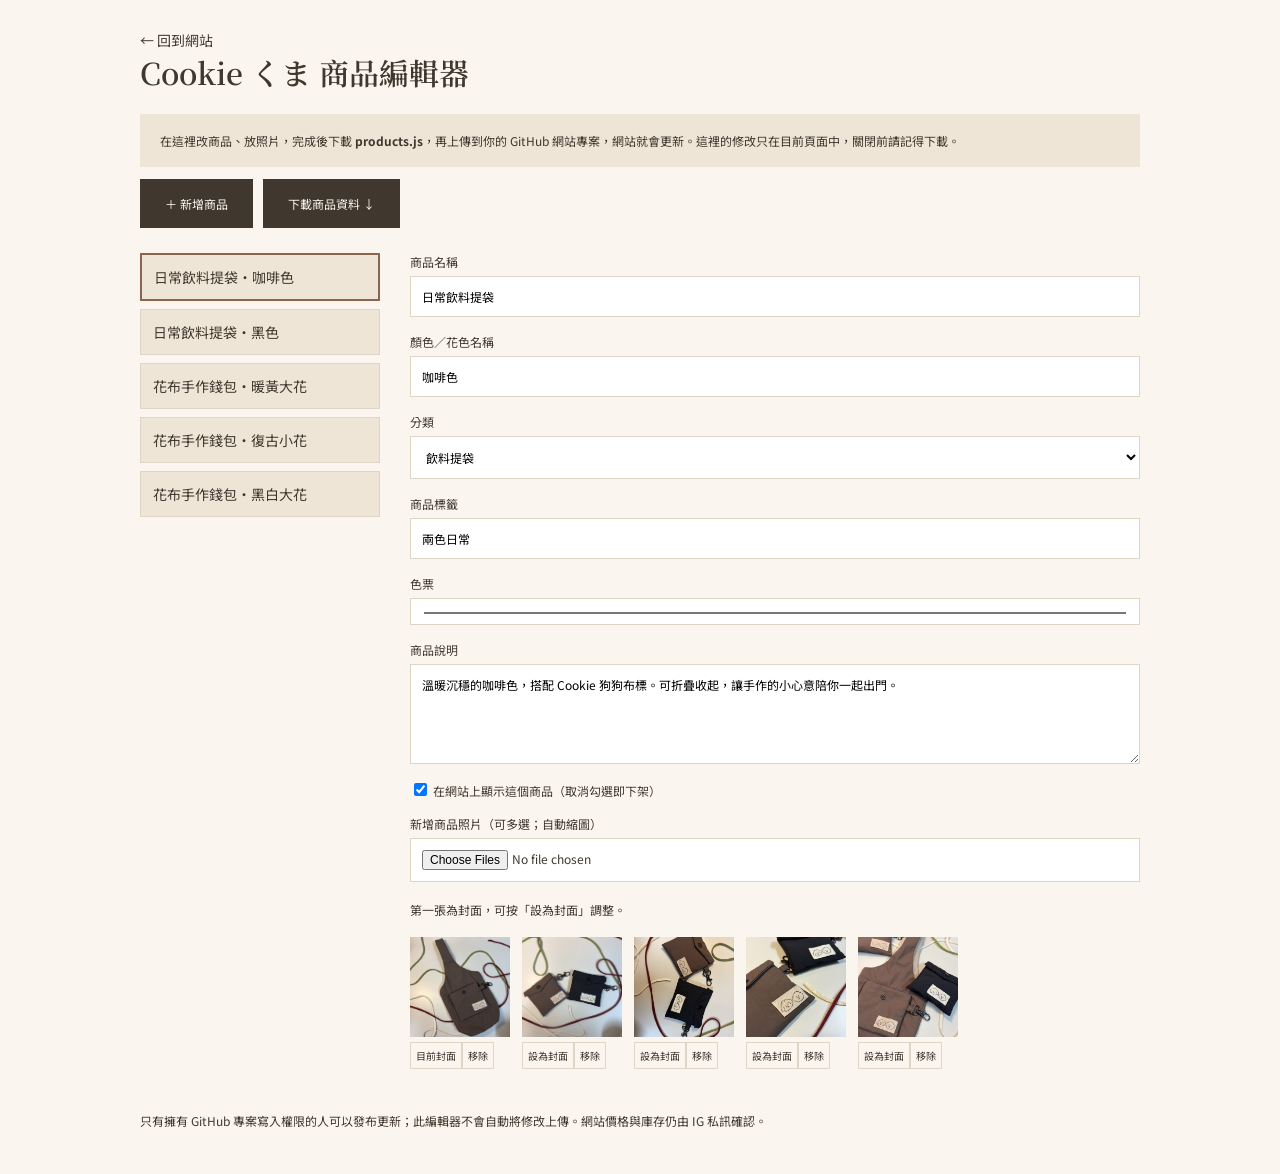
==== admin.html @ 8bae51f5 "Build Cookie kuma handmade studio website" ====
<!doctype html><html lang="zh-Hant"><head><meta charset="utf-8"><meta name="viewport" content="width=device-width, initial-scale=1"><title>商品編輯器｜Cookie くま</title><link rel="icon" href="assets/favicon.png"><link rel="stylesheet" href="style.css"><style>body{padding:30px}.editor{max-width:1000px;margin:auto}.editor h1{font-size:30px}.editor-layout{display:grid;grid-template-columns:240px 1fr;gap:30px;margin:25px 0}.product-list{display:flex;flex-direction:column;gap:8px}.product-list button{text-align:left;padding:12px;background:#eee5d6;border:1px solid #ded5c7}.product-list button.selected{border:2px solid #89654b}.editor label{display:block;font-size:12px;margin-bottom:16px}.editor input:not([type=checkbox]),.editor textarea,.editor select{display:block;width:100%;padding:11px;background:#fff;border:1px solid #ded5c7;margin-top:6px;font:inherit}.editor textarea{min-height:100px}.editor p{font-size:12px}.editor-actions{display:flex;gap:10px;flex-wrap:wrap}.editor .button{border:0}.editor-preview{display:flex;flex-wrap:wrap;gap:12px;margin-block:15px}.editor-preview>div{width:100px}.editor-preview img{width:100px;height:100px;object-fit:cover}.editor-preview button{font-size:10px;padding:5px;background:none;border:1px solid #ded5c7;margin-top:5px}.notice{background:#eee5d6;padding:15px 20px}#status{color:#69735b}@media(max-width:650px){body{padding:20px}.editor-layout{grid-template-columns:1fr}.product-list{flex-direction:row;overflow:auto}.product-list button{min-width:145px}}</style><script src="products.js"></script></head><body><main class="editor"><a href="index.html">← 回到網站</a><h1>Cookie くま 商品編輯器</h1><p class="notice">在這裡改商品、放照片，完成後下載 <strong>products.js</strong>，再上傳到你的 GitHub 網站專案，網站就會更新。這裡的修改只在目前頁面中，關閉前請記得下載。</p><div class="editor-actions"><button id="add" class="button">＋ 新增商品</button><button id="download" class="button">下載商品資料 ↓</button></div><p id="status" aria-live="polite"></p><div class="editor-layout"><aside id="list" class="product-list" aria-label="商品清單"></aside><form id="form"><label>商品名稱<input id="name" required></label><label>顏色／花色名稱<input id="variant" required></label><label>分類<select id="category"><option value="bag">飲料提袋</option><option value="wallet">手作錢包</option></select></label><label>商品標籤<input id="tag"></label><label>色票<input id="color" type="color"></label><label>商品說明<textarea id="description"></textarea></label><label><input id="visible" type="checkbox"> 在網站上顯示這個商品（取消勾選即下架）</label><label>新增商品照片（可多選；自動縮圖）<input id="photos" type="file" accept="image/jpeg,image/png,image/webp" multiple></label><p>第一張為封面，可按「設為封面」調整。</p><div id="preview" class="editor-preview"></div></form></div><p>只有擁有 GitHub 專案寫入權限的人可以發布更新；此編輯器不會自動將修改上傳。網站價格與庫存仍由 IG 私訊確認。</p></main><script>
let items=structuredClone(window.COOKIE_PRODUCTS||[]),selected=0,dirty=false,processing=false;
const $=id=>document.getElementById(id);const fields=['name','variant','category','tag','color','description','visible'];
function list(){ $('list').replaceChildren();items.forEach((p,i)=>{const b=document.createElement('button');b.type='button';b.textContent=p.name+'・'+p.variant+(p.visible===false?'（已下架）':'');b.classList.toggle('selected',i===selected);b.onclick=()=>{selected=i;edit();};$('list').append(b);});}
function edit(){list();const p=items[selected];if(!p)return;for(const k of fields){if(k==='visible')$(k).checked=p.visible!==false;else $(k).value=p[k]||'';}preview();}
function preview(){const p=items[selected];$('preview').replaceChildren();[...new Set([p.image,...(p.images||[])])].filter(Boolean).forEach(src=>{const box=document.createElement('div'),im=document.createElement('img'),cover=document.createElement('button'),del=document.createElement('button');im.src=src;im.alt='商品照片';cover.type=del.type='button';cover.textContent=src===p.image?'目前封面':'設為封面';cover.onclick=()=>{p.image=src;dirty=true;preview();};del.textContent='移除';del.onclick=()=>{const remaining=[...new Set([p.image,...(p.images||[])])].filter(x=>x!==src);if(!remaining.length){$('status').textContent='每個商品至少保留一張照片，請先新增照片。';return;}p.images=remaining;if(p.image===src)p.image=remaining[0];dirty=true;preview();};box.append(im,cover,del);$('preview').append(box);});}
for(const k of fields)$(k).addEventListener('input',()=>{items[selected][k]=k==='visible'?$(k).checked:$(k).value;dirty=true;list();});
$('form').onsubmit=e=>e.preventDefault();
$('add').onclick=()=>{items.push({id:'product-'+Date.now(),name:'新商品',variant:'請填寫花色',category:'wallet',tag:'手作小物',color:'#b88c64',image:'assets/favicon.png',images:[],description:'請填寫商品介紹',visible:true});selected=items.length-1;dirty=true;edit();};
$('photos').onchange=async e=>{const product=items[selected];const files=[...e.target.files];if(!files.length)return;processing=true;$('download').disabled=true;$('status').textContent='正在整理照片…';try{for(const file of files){if(file.size>20*1024*1024)throw Error('照片超過 20MB，請改用較小的照片。');const bitmap=await createImageBitmap(file);const ratio=Math.min(1,1200/Math.max(bitmap.width,bitmap.height));const c=document.createElement('canvas');c.width=Math.round(bitmap.width*ratio);c.height=Math.round(bitmap.height*ratio);c.getContext('2d').drawImage(bitmap,0,0,c.width,c.height);bitmap.close();const data=c.toDataURL('image/jpeg',.84);if(product.image==='assets/favicon.png')product.image=data;product.images.push(data);}dirty=true;preview();$('status').textContent='照片已加入，完成編輯後請下載商品資料。';}catch(err){$('status').textContent='照片處理失敗：'+err.message;}finally{processing=false;$('download').disabled=false;$('photos').value='';}};
$('download').onclick=()=>{if(processing)return;if(items.some(p=>!p.name.trim()||!p.variant.trim())){$('status').textContent='請先填寫每個商品的名稱及花色。';return;}const blob=new Blob(['// Cookie くま 商品資料\nwindow.COOKIE_PRODUCTS = '+JSON.stringify(items,null,2)+';\n'],{type:'text/javascript;charset=utf-8'});const url=URL.createObjectURL(blob),a=document.createElement('a');a.href=url;a.download='products.js';a.click();setTimeout(()=>URL.revokeObjectURL(url),1000);dirty=false;$('status').textContent='已下載 products.js！請上傳至 GitHub 專案，取代原本同名檔案並提交變更。';};
window.addEventListener('beforeunload',e=>{if(dirty){e.preventDefault();e.returnValue='';}});edit();
</script></body></html>
---- style.css ----
@import url('https://fonts.googleapis.com/css2?family=Noto+Sans+TC:wght@400;500;600;700&family=Noto+Serif+TC:wght@500;600;700;800&display=swap');
:root{--paper:#faf6ef;--ink:#40382f;--muted:#837869;--brown:#89654b;--line:#ded5c7;--cream:#eee5d6;--green:#69735b}*{box-sizing:border-box}html{scroll-behavior:smooth;scroll-padding-top:105px}body{margin:0;background:var(--paper);color:var(--ink);font-family:'Noto Sans TC',sans-serif;font-size:14px;-webkit-font-smoothing:antialiased}a{color:inherit;text-decoration:none}button{font:inherit;color:inherit;cursor:pointer}button,a{-webkit-tap-highlight-color:transparent}button:focus-visible,a:focus-visible{outline:3px solid #bb7e40;outline-offset:5px}img{display:block;max-width:100%}p{line-height:1.95}h1,h2,h3,p{margin-top:0}h1,h2{font-family:'Noto Serif TC',serif;font-weight:600}h2{font-size:clamp(27px,3vw,39px);line-height:1.6;letter-spacing:.03em;margin-bottom:22px}.wrap{width:min(1180px,calc(100% - 100px));margin-inline:auto}.announcement{background:#eae1d2;text-align:center;font-size:11px;letter-spacing:.2em;padding:10px 20px}.header{width:min(1320px,calc(100% - 80px));margin:auto;height:104px;display:flex;align-items:center;justify-content:space-between;border-bottom:1px solid var(--line)}.brand{display:flex;align-items:center;gap:10px;font-family:Georgia,serif;font-weight:600;font-size:29px;letter-spacing:-1px}.brand img{width:58px;height:52px;object-fit:contain;mix-blend-mode:multiply}.brand .jp{font-family:'Noto Serif TC',serif;font-size:23px;letter-spacing:0}.brand small{display:block;font-family:sans-serif;letter-spacing:.2em;font-size:8px;margin-top:5px;font-weight:400}.header nav{display:flex;align-items:center;gap:34px;font-size:12px}.header nav a:hover{color:var(--brown)}.nav-contact{border:1px solid var(--line);border-radius:30px;padding:11px 22px}.nav-contact span{margin-left:18px}.hero{display:grid;grid-template-columns:1fr 1.02fr;gap:68px;padding-top:70px;padding-bottom:83px;align-items:center}.eyebrow{font-family:Arial,sans-serif;font-size:10px;font-weight:500;letter-spacing:.16em;color:var(--brown);margin-bottom:24px;line-height:1.7}.tiny-flower{font-size:22px;vertical-align:middle;margin-right:10px}.hero h1{font-size:clamp(48px,5.1vw,70px);line-height:1.38;letter-spacing:.05em;margin-bottom:25px}.underline{position:relative;white-space:nowrap}.underline:after{content:'';height:9px;border-top:2px solid #bd9a70;border-radius:50%;position:absolute;left:0;right:0;bottom:-9px;transform:rotate(-3deg)}.hero-description{color:var(--muted);font-size:13px;line-height:2.2;margin-bottom:29px}.button{display:inline-flex;align-items:center;justify-content:space-between;gap:40px;padding:15px 25px;border:1px solid var(--ink);background:var(--ink);color:var(--paper);font-size:12px;min-height:49px;transition:background .2s,transform .2s}.button:hover{background:var(--brown);transform:translateY(-2px)}.button span{font-size:20px;line-height:1}.hero-foot{display:flex;align-items:center;gap:12px;font-size:10px;color:var(--muted);margin-top:38px}.stitch{font-size:33px;color:#ba9a72}.hero-visual{position:relative;padding-right:15px}.photo-frame{padding:12px 12px 0;background:#eee6d8;transform:rotate(2.5deg);box-shadow:1px 6px 15px #4e382518}.photo-frame>img{width:100%;height:435px;object-fit:cover}.photo-caption{display:block;text-align:center;font-family:Georgia,serif;font-style:italic;font-size:16px;padding:16px}.round-stamp{position:absolute;right:-25px;top:-25px;width:111px;height:111px;border:1px dashed #a08b64;border-radius:50%;background:#e8e6d8;color:var(--green);font-family:Georgia,serif;font-style:italic;font-size:12px;display:flex;flex-direction:column;align-items:center;justify-content:center;transform:rotate(13deg);line-height:1.2}.round-stamp span{font-size:27px;margin:2px}.hero-label{position:absolute;right:0;bottom:-40px;letter-spacing:.1em;font-size:10px;color:var(--muted)}.ribbon{display:flex;justify-content:center;align-items:center;gap:38px;border-block:1px solid var(--line);padding:18px 20px;color:#8f7e66;font-size:16px;overflow:hidden;white-space:nowrap}.ribbon span{font-size:10px;letter-spacing:.18em}.products{padding-block:85px 70px}.section-heading{display:flex;align-items:end;justify-content:space-between;gap:20px}.section-heading .eyebrow{margin-bottom:12px}.section-heading h2{margin-bottom:0}.section-heading>p{font-size:12px;color:var(--muted);margin-bottom:7px}.filters{display:flex;gap:10px;margin:34px 0 28px}.filters button{padding:9px 19px;border:1px solid var(--line);border-radius:30px;background:transparent;font-size:12px}.filters button.active{background:var(--ink);color:var(--paper);border-color:var(--ink)}.filters span{opacity:.6;margin-left:10px;font-size:10px}.product-grid{display:grid;grid-template-columns:repeat(3,1fr);gap:37px 25px}.product-photo{width:100%;aspect-ratio:1/1.09;border:0;padding:0;position:relative;overflow:hidden;background:var(--cream)}.product-photo>img{width:100%;height:100%;object-fit:cover;transition:transform .5s}.product-photo:hover>img{transform:scale(1.045)}.product-tag{position:absolute;top:15px;left:15px;background:#faf6efe8;padding:5px 10px;font-size:9px;letter-spacing:.08em}.view-product{position:absolute;bottom:12px;right:12px;border-radius:50px;padding:8px 13px;background:#faf6eff0;font-size:10px;opacity:0;transform:translateY(5px);transition:.2s}.product-photo:hover .view-product,.product-photo:focus-visible .view-product{opacity:1;transform:translateY(0)}.product-meta{display:flex;justify-content:space-between;align-items:center;padding-top:18px}.product-type{font-size:8px;color:var(--muted);letter-spacing:.1em;margin-bottom:6px}.product-meta h3{font-size:16px;font-weight:500;margin:0 0 9px}.product-meta h3 button{padding:0;border:0;background:none}.variant{font-size:11px;color:var(--muted);margin:0;display:flex;align-items:center;gap:7px}.swatch{width:10px;height:10px;border-radius:50%;border:1px solid #0001}.product-arrow{width:32px;height:32px;border:1px solid var(--line);border-radius:50%;background:transparent;font-size:17px}.product-arrow:hover{background:var(--cream)}.product-note{font-size:10px;color:var(--muted);margin:35px 0 0}.detail-section{background:#eae4d8;padding-block:60px}.detail-grid{display:grid;grid-template-columns:1fr 1fr;gap:90px;align-items:center}.detail-photo{position:relative}.detail-photo img{width:100%;height:370px;object-fit:cover}.detail-photo>span{position:absolute;left:18px;bottom:18px;background:var(--paper);padding:8px 15px;font-size:10px;letter-spacing:.12em}.detail-copy h2{font-size:28px}.detail-copy p:not(.eyebrow){font-size:12px;color:#756a5d;line-height:2.2}.text-link{display:inline-flex;gap:40px;border-bottom:1px solid #a7947b;padding:10px 0;font-size:11px}.story{padding-block:95px;display:grid;grid-template-columns:1fr 1fr;gap:90px;align-items:center}.story-illustration{position:relative;text-align:center;padding:40px 0}.story-logo{border-radius:50% 50% 44% 46%;background:#ede5d7;aspect-ratio:1/0.8;display:flex;align-items:center;padding:35px;transform:rotate(-5deg)}.story-logo img{mix-blend-mode:multiply;transform:rotate(5deg)}.handwritten{display:block;font-family:Georgia,serif;font-size:24px;font-style:italic;transform:rotate(-6deg);margin-top:17px;color:var(--brown)}.story-star{position:absolute;right:12px;top:20px;font-size:45px;color:#b69b6b}.story-copy h2{font-size:31px}.story-copy p:not(.eyebrow){font-size:12px;color:#7a6f61;line-height:2.2}.story-copy .story-tags{font-size:10px!important;color:#a08767!important;margin-top:22px}.contact{background:#6e755f;color:var(--paper);padding-block:65px 0}.contact-grid{display:grid;grid-template-columns:1fr 310px;gap:90px;align-items:center}.contact .eyebrow{color:#d9d6bd}.contact h2{font-size:40px}.contact p{color:#ececde;font-size:12px}.button.light{background:var(--paper);color:var(--ink);border-color:var(--paper);margin-top:10px}.button.light:hover{background:#e9dcc5}.ig-handle{display:block;margin-top:17px;font-family:Georgia,serif;letter-spacing:.03em;font-size:14px}.qr-card{background:var(--paper);color:var(--ink);padding:26px 30px 16px;transform:rotate(3deg);width:262px;justify-self:end;box-shadow:0 6px 20px #0001}.qr-card img{width:100%;height:auto}.qr-card p{color:var(--muted);font-size:10px;text-align:center;margin:15px 0 0;white-space:nowrap}.order-steps{display:grid;grid-template-columns:repeat(3,1fr);border-top:1px solid #ffffff30;margin-top:55px;padding-block:26px}.order-steps>div{display:flex;gap:15px;align-items:start}.order-steps>div>span{font-family:Georgia,serif;font-style:italic;font-size:24px;opacity:.65}.order-steps p{margin:0;font-size:12px}.order-steps small{display:block;font-size:10px;color:#d6d8cb}.footer{display:flex;align-items:center;justify-content:space-between;gap:20px;padding-block:32px}.footer .brand{font-size:24px}.footer .brand img{width:45px;height:45px}.footer .brand .jp{font-size:20px}.footer>p{margin:0;color:var(--muted);font-size:11px}.footer>small{font-size:9px;color:var(--muted)}.skip{position:fixed;top:-100px;z-index:20;background:var(--paper);padding:15px}.skip:focus{top:0}dialog{border:0;background:var(--paper);color:var(--ink);padding:42px;width:min(930px,calc(100% - 32px));max-height:90vh;box-shadow:0 20px 100px #0003}dialog::backdrop{background:#30291dcc;backdrop-filter:blur(4px)}.dialog-grid{display:grid;grid-template-columns:1.15fr 1fr;gap:35px;align-items:center}.close-dialog{position:absolute;top:5px;right:10px;border:0;background:none;font-size:30px;z-index:1}.dialog-image{width:100%;height:360px;object-fit:contain;background:#e8dfd1}.thumbnails{display:flex;gap:7px;overflow-x:auto;margin-top:10px;padding:3px}.thumbnails button{padding:0;border:2px solid transparent;flex-shrink:0;width:54px;height:54px}.thumbnails button[aria-pressed=true]{border-color:var(--brown)}.thumbnails img{width:100%;height:100%;object-fit:cover}.dialog-copy h2{font-size:27px}.dialog-copy>p{font-size:12px;color:var(--muted)}.dialog-copy .dialog-price{padding-top:14px;border-top:1px solid var(--line);color:var(--ink)}.dialog-copy .button{width:100%;gap:16px}.copy-button{display:block;border:1px solid var(--line);background:none;width:100%;padding:12px;margin-bottom:10px;font-size:12px}.dialog-copy .hint{font-size:10px;line-height:1.8;margin-top:12px}.dialog-open{overflow:hidden}@media(min-width:1400px){.hero{padding-block:85px 100px}.photo-frame>img{height:470px}}@media(max-width:1000px){.wrap{width:calc(100% - 64px)}.hero{gap:35px}.hero h1{font-size:53px}.photo-frame>img{height:365px}.hero .eyebrow{font-size:8px}.hero-description{font-size:12px}.round-stamp{right:-10px;width:90px;height:90px;font-size:10px}.detail-grid,.story{gap:45px}.contact-grid{gap:40px}.header{width:calc(100% - 50px)}.header nav{gap:20px}.detail-copy h2{font-size:24px}.section-heading>p{font-size:10px}}@media(max-width:700px){html{scroll-padding-top:20px}.wrap{width:calc(100% - 40px)}.announcement{font-size:9px;letter-spacing:.12em}.header{width:calc(100% - 36px);height:83px}.brand{font-size:25px;gap:4px}.brand img{width:49px;height:45px}.brand .jp{font-size:20px}.brand small{font-size:7px}.header nav{gap:18px;font-size:11px}.header nav>a:nth-child(2){display:none}.nav-contact{border:0;padding:0}.nav-contact span{margin-left:3px}.hero{grid-template-columns:1fr;gap:50px;padding-top:39px;padding-bottom:64px}.hero .eyebrow{font-size:9px;margin-bottom:20px}.hero h1{font-size:52px}.hero-description{font-size:12px}.hero-foot{margin-top:24px}.hero-visual{width:93%;justify-self:center;padding-right:0}.photo-frame>img{height:auto;aspect-ratio:1.16;object-fit:cover}.photo-caption{padding:11px;font-size:14px}.round-stamp{right:-16px;top:-22px}.hero-label{bottom:-28px;font-size:9px}.ribbon{gap:23px;justify-content:flex-start;padding-block:14px}.ribbon span{font-size:8px}.products{padding-block:50px}.section-heading{display:block}.section-heading h2{font-size:27px}.section-heading>p{font-size:11px;margin-top:12px}.filters{gap:7px;margin:25px 0}.filters button{padding:8px 12px;font-size:11px}.filters span{margin-left:5px;font-size:9px}.product-grid{grid-template-columns:repeat(2,minmax(0,1fr));gap:28px 13px}.product-tag{font-size:8px;top:9px;left:9px;padding:4px 7px}.product-type{font-size:6px;letter-spacing:0}.product-meta{padding-top:12px;align-items:start}.product-meta h3{font-size:14px}.product-arrow{width:25px;height:25px;font-size:15px;flex-shrink:0;margin-top:15px}.variant{font-size:10px}.view-product{display:none}.product-note{font-size:9px}.detail-section{padding-block:36px}.detail-grid{grid-template-columns:1fr;gap:29px}.detail-photo img{height:320px}.detail-copy h2{font-size:26px}.detail-copy .eyebrow{margin-bottom:15px}.story{grid-template-columns:1fr;gap:30px;padding-block:45px}.story-illustration{width:85%;margin:auto;padding:10px 0 20px}.story-copy h2{font-size:28px}.handwritten{font-size:22px}.contact{padding-top:42px}.contact-grid{grid-template-columns:1fr;gap:38px}.contact h2{font-size:31px}.contact .eyebrow{margin-bottom:17px}.qr-card{justify-self:center;width:225px;padding:20px 25px 14px}.order-steps{grid-template-columns:1fr;gap:23px;margin-top:40px;padding-block:25px}.order-steps p{font-size:12px}.order-steps>div>span{width:28px}.footer{flex-wrap:wrap;gap:18px;padding-block:25px}.footer>p{display:none}.footer>small{font-size:8px}.dialog-grid{grid-template-columns:1fr;gap:22px}dialog{padding:30px 20px 20px}.dialog-image{height:270px}.dialog-copy h2{font-size:24px;margin-bottom:12px}.dialog-copy .eyebrow{margin-bottom:10px}}@media(prefers-reduced-motion:reduce){html{scroll-behavior:auto}*,*:before,*:after{transition:none!important}}
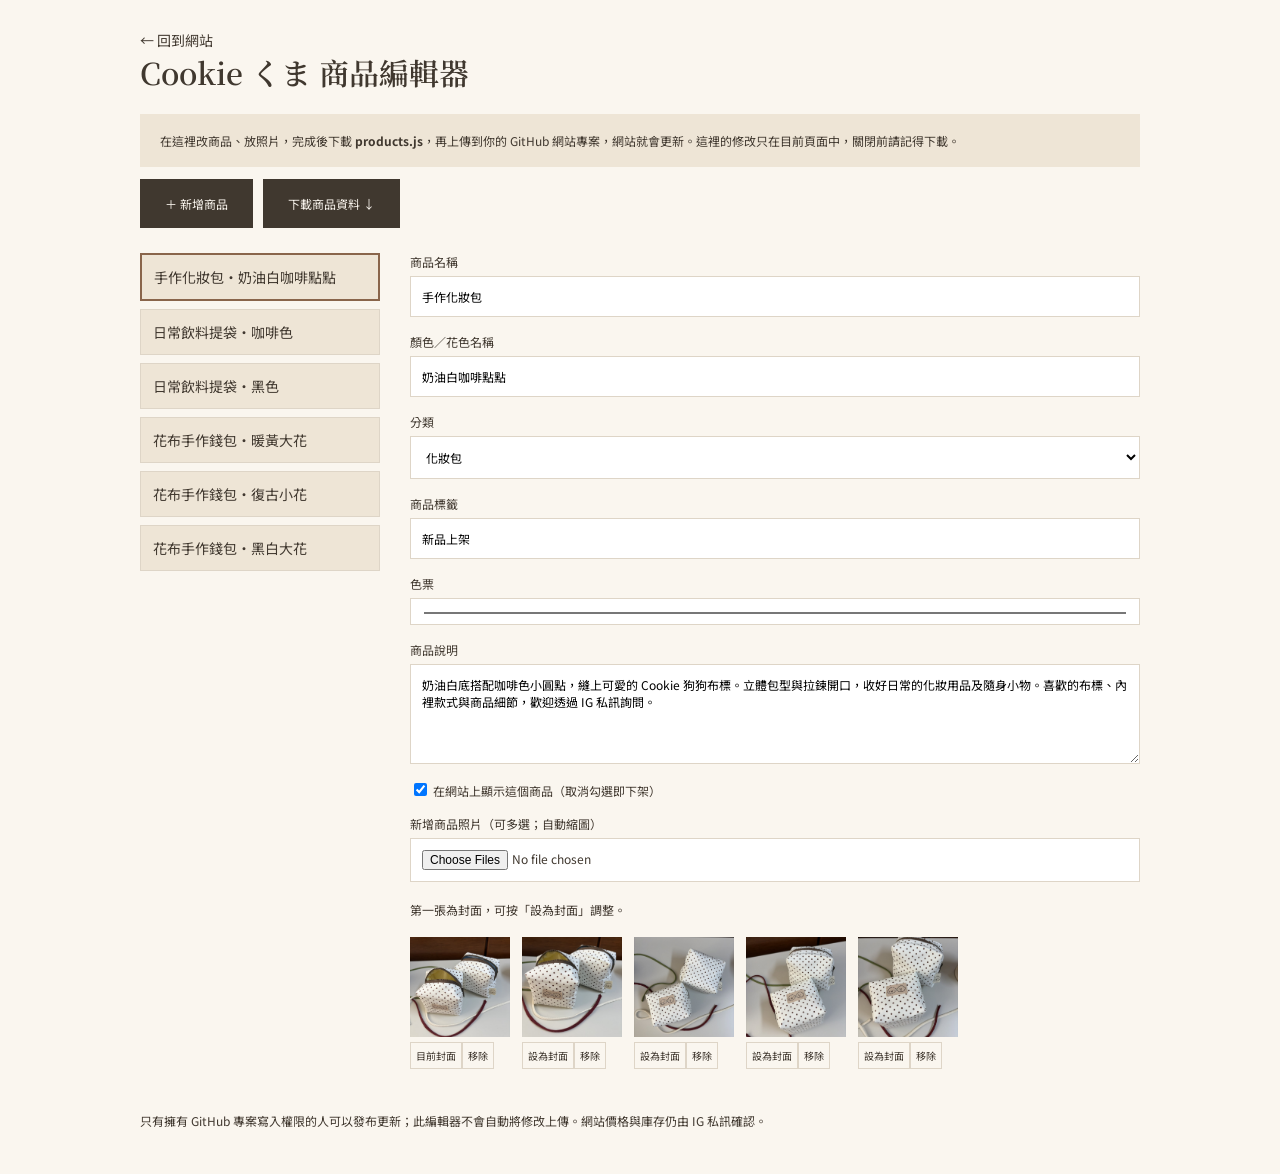
==== commit 15c91e20: "Add polka dot makeup pouch and makeup category" ====
--- a/admin.html
+++ b/admin.html
@@ -1,4 +1,4 @@
-<!doctype html><html lang="zh-Hant"><head><meta charset="utf-8"><meta name="viewport" content="width=device-width, initial-scale=1"><title>商品編輯器｜Cookie くま</title><link rel="icon" href="assets/favicon.png"><link rel="stylesheet" href="style.css"><style>body{padding:30px}.editor{max-width:1000px;margin:auto}.editor h1{font-size:30px}.editor-layout{display:grid;grid-template-columns:240px 1fr;gap:30px;margin:25px 0}.product-list{display:flex;flex-direction:column;gap:8px}.product-list button{text-align:left;padding:12px;background:#eee5d6;border:1px solid #ded5c7}.product-list button.selected{border:2px solid #89654b}.editor label{display:block;font-size:12px;margin-bottom:16px}.editor input:not([type=checkbox]),.editor textarea,.editor select{display:block;width:100%;padding:11px;background:#fff;border:1px solid #ded5c7;margin-top:6px;font:inherit}.editor textarea{min-height:100px}.editor p{font-size:12px}.editor-actions{display:flex;gap:10px;flex-wrap:wrap}.editor .button{border:0}.editor-preview{display:flex;flex-wrap:wrap;gap:12px;margin-block:15px}.editor-preview>div{width:100px}.editor-preview img{width:100px;height:100px;object-fit:cover}.editor-preview button{font-size:10px;padding:5px;background:none;border:1px solid #ded5c7;margin-top:5px}.notice{background:#eee5d6;padding:15px 20px}#status{color:#69735b}@media(max-width:650px){body{padding:20px}.editor-layout{grid-template-columns:1fr}.product-list{flex-direction:row;overflow:auto}.product-list button{min-width:145px}}</style><script src="products.js"></script></head><body><main class="editor"><a href="index.html">← 回到網站</a><h1>Cookie くま 商品編輯器</h1><p class="notice">在這裡改商品、放照片，完成後下載 <strong>products.js</strong>，再上傳到你的 GitHub 網站專案，網站就會更新。這裡的修改只在目前頁面中，關閉前請記得下載。</p><div class="editor-actions"><button id="add" class="button">＋ 新增商品</button><button id="download" class="button">下載商品資料 ↓</button></div><p id="status" aria-live="polite"></p><div class="editor-layout"><aside id="list" class="product-list" aria-label="商品清單"></aside><form id="form"><label>商品名稱<input id="name" required></label><label>顏色／花色名稱<input id="variant" required></label><label>分類<select id="category"><option value="bag">飲料提袋</option><option value="wallet">手作錢包</option></select></label><label>商品標籤<input id="tag"></label><label>色票<input id="color" type="color"></label><label>商品說明<textarea id="description"></textarea></label><label><input id="visible" type="checkbox"> 在網站上顯示這個商品（取消勾選即下架）</label><label>新增商品照片（可多選；自動縮圖）<input id="photos" type="file" accept="image/jpeg,image/png,image/webp" multiple></label><p>第一張為封面，可按「設為封面」調整。</p><div id="preview" class="editor-preview"></div></form></div><p>只有擁有 GitHub 專案寫入權限的人可以發布更新；此編輯器不會自動將修改上傳。網站價格與庫存仍由 IG 私訊確認。</p></main><script>
+<!doctype html><html lang="zh-Hant"><head><meta charset="utf-8"><meta name="viewport" content="width=device-width, initial-scale=1"><title>商品編輯器｜Cookie くま</title><link rel="icon" href="assets/favicon.png"><link rel="stylesheet" href="style.css?v=20261115-makeup"><style>body{padding:30px}.editor{max-width:1000px;margin:auto}.editor h1{font-size:30px}.editor-layout{display:grid;grid-template-columns:240px 1fr;gap:30px;margin:25px 0}.product-list{display:flex;flex-direction:column;gap:8px}.product-list button{text-align:left;padding:12px;background:#eee5d6;border:1px solid #ded5c7}.product-list button.selected{border:2px solid #89654b}.editor label{display:block;font-size:12px;margin-bottom:16px}.editor input:not([type=checkbox]),.editor textarea,.editor select{display:block;width:100%;padding:11px;background:#fff;border:1px solid #ded5c7;margin-top:6px;font:inherit}.editor textarea{min-height:100px}.editor p{font-size:12px}.editor-actions{display:flex;gap:10px;flex-wrap:wrap}.editor .button{border:0}.editor-preview{display:flex;flex-wrap:wrap;gap:12px;margin-block:15px}.editor-preview>div{width:100px}.editor-preview img{width:100px;height:100px;object-fit:cover}.editor-preview button{font-size:10px;padding:5px;background:none;border:1px solid #ded5c7;margin-top:5px}.notice{background:#eee5d6;padding:15px 20px}#status{color:#69735b}@media(max-width:650px){body{padding:20px}.editor-layout{grid-template-columns:1fr}.product-list{flex-direction:row;overflow:auto}.product-list button{min-width:145px}}</style><script src="products.js?v=20261115-makeup"></script></head><body><main class="editor"><a href="index.html">← 回到網站</a><h1>Cookie くま 商品編輯器</h1><p class="notice">在這裡改商品、放照片，完成後下載 <strong>products.js</strong>，再上傳到你的 GitHub 網站專案，網站就會更新。這裡的修改只在目前頁面中，關閉前請記得下載。</p><div class="editor-actions"><button id="add" class="button">＋ 新增商品</button><button id="download" class="button">下載商品資料 ↓</button></div><p id="status" aria-live="polite"></p><div class="editor-layout"><aside id="list" class="product-list" aria-label="商品清單"></aside><form id="form"><label>商品名稱<input id="name" required></label><label>顏色／花色名稱<input id="variant" required></label><label>分類<select id="category"><option value="bag">飲料提袋</option><option value="wallet">手作錢包</option><option value="makeup">化妝包</option></select></label><label>商品標籤<input id="tag"></label><label>色票<input id="color" type="color"></label><label>商品說明<textarea id="description"></textarea></label><label><input id="visible" type="checkbox"> 在網站上顯示這個商品（取消勾選即下架）</label><label>新增商品照片（可多選；自動縮圖）<input id="photos" type="file" accept="image/jpeg,image/png,image/webp" multiple></label><p>第一張為封面，可按「設為封面」調整。</p><div id="preview" class="editor-preview"></div></form></div><p>只有擁有 GitHub 專案寫入權限的人可以發布更新；此編輯器不會自動將修改上傳。網站價格與庫存仍由 IG 私訊確認。</p></main><script>
 let items=structuredClone(window.COOKIE_PRODUCTS||[]),selected=0,dirty=false,processing=false;
 const $=id=>document.getElementById(id);const fields=['name','variant','category','tag','color','description','visible'];
 function list(){ $('list').replaceChildren();items.forEach((p,i)=>{const b=document.createElement('button');b.type='button';b.textContent=p.name+'・'+p.variant+(p.visible===false?'（已下架）':'');b.classList.toggle('selected',i===selected);b.onclick=()=>{selected=i;edit();};$('list').append(b);});}
@@ -8,6 +8,6 @@
 $('form').onsubmit=e=>e.preventDefault();
 $('add').onclick=()=>{items.push({id:'product-'+Date.now(),name:'新商品',variant:'請填寫花色',category:'wallet',tag:'手作小物',color:'#b88c64',image:'assets/favicon.png',images:[],description:'請填寫商品介紹',visible:true});selected=items.length-1;dirty=true;edit();};
 $('photos').onchange=async e=>{const product=items[selected];const files=[...e.target.files];if(!files.length)return;processing=true;$('download').disabled=true;$('status').textContent='正在整理照片…';try{for(const file of files){if(file.size>20*1024*1024)throw Error('照片超過 20MB，請改用較小的照片。');const bitmap=await createImageBitmap(file);const ratio=Math.min(1,1200/Math.max(bitmap.width,bitmap.height));const c=document.createElement('canvas');c.width=Math.round(bitmap.width*ratio);c.height=Math.round(bitmap.height*ratio);c.getContext('2d').drawImage(bitmap,0,0,c.width,c.height);bitmap.close();const data=c.toDataURL('image/jpeg',.84);if(product.image==='assets/favicon.png')product.image=data;product.images.push(data);}dirty=true;preview();$('status').textContent='照片已加入，完成編輯後請下載商品資料。';}catch(err){$('status').textContent='照片處理失敗：'+err.message;}finally{processing=false;$('download').disabled=false;$('photos').value='';}};
-$('download').onclick=()=>{if(processing)return;if(items.some(p=>!p.name.trim()||!p.variant.trim())){$('status').textContent='請先填寫每個商品的名稱及花色。';return;}const blob=new Blob(['// Cookie くま 商品資料\nwindow.COOKIE_PRODUCTS = '+JSON.stringify(items,null,2)+';\n'],{type:'text/javascript;charset=utf-8'});const url=URL.createObjectURL(blob),a=document.createElement('a');a.href=url;a.download='products.js';a.click();setTimeout(()=>URL.revokeObjectURL(url),1000);dirty=false;$('status').textContent='已下載 products.js！請上傳至 GitHub 專案，取代原本同名檔案並提交變更。';};
+$('download').onclick=()=>{if(processing)return;if(items.some(p=>!p.name.trim()||!p.variant.trim())){$('status').textContent='請先填寫每個商品的名稱及花色。';return;}const blob=new Blob(['// Cookie くま 商品資料\nwindow.COOKIE_PRODUCTS = '+JSON.stringify(items,null,2)+';\n'],{type:'text/javascript;charset=utf-8'});const url=URL.createObjectURL(blob),a=document.createElement('a');a.href=url;a.download='products.js';a.click();setTimeout(()=>URL.revokeObjectURL(url),1000);dirty=false;$('status').textContent='已產生 products.js 下載！儲存後請上傳至 GitHub 專案，取代原本同名檔案並提交變更。';};
 window.addEventListener('beforeunload',e=>{if(dirty){e.preventDefault();e.returnValue='';}});edit();
 </script></body></html>
--- a/style.css
+++ b/style.css
@@ -1,2 +1,2 @@
 @import url('https://fonts.googleapis.com/css2?family=Noto+Sans+TC:wght@400;500;600;700&family=Noto+Serif+TC:wght@500;600;700;800&display=swap');
-:root{--paper:#faf6ef;--ink:#40382f;--muted:#837869;--brown:#89654b;--line:#ded5c7;--cream:#eee5d6;--green:#69735b}*{box-sizing:border-box}html{scroll-behavior:smooth;scroll-padding-top:105px}body{margin:0;background:var(--paper);color:var(--ink);font-family:'Noto Sans TC',sans-serif;font-size:14px;-webkit-font-smoothing:antialiased}a{color:inherit;text-decoration:none}button{font:inherit;color:inherit;cursor:pointer}button,a{-webkit-tap-highlight-color:transparent}button:focus-visible,a:focus-visible{outline:3px solid #bb7e40;outline-offset:5px}img{display:block;max-width:100%}p{line-height:1.95}h1,h2,h3,p{margin-top:0}h1,h2{font-family:'Noto Serif TC',serif;font-weight:600}h2{font-size:clamp(27px,3vw,39px);line-height:1.6;letter-spacing:.03em;margin-bottom:22px}.wrap{width:min(1180px,calc(100% - 100px));margin-inline:auto}.announcement{background:#eae1d2;text-align:center;font-size:11px;letter-spacing:.2em;padding:10px 20px}.header{width:min(1320px,calc(100% - 80px));margin:auto;height:104px;display:flex;align-items:center;justify-content:space-between;border-bottom:1px solid var(--line)}.brand{display:flex;align-items:center;gap:10px;font-family:Georgia,serif;font-weight:600;font-size:29px;letter-spacing:-1px}.brand img{width:58px;height:52px;object-fit:contain;mix-blend-mode:multiply}.brand .jp{font-family:'Noto Serif TC',serif;font-size:23px;letter-spacing:0}.brand small{display:block;font-family:sans-serif;letter-spacing:.2em;font-size:8px;margin-top:5px;font-weight:400}.header nav{display:flex;align-items:center;gap:34px;font-size:12px}.header nav a:hover{color:var(--brown)}.nav-contact{border:1px solid var(--line);border-radius:30px;padding:11px 22px}.nav-contact span{margin-left:18px}.hero{display:grid;grid-template-columns:1fr 1.02fr;gap:68px;padding-top:70px;padding-bottom:83px;align-items:center}.eyebrow{font-family:Arial,sans-serif;font-size:10px;font-weight:500;letter-spacing:.16em;color:var(--brown);margin-bottom:24px;line-height:1.7}.tiny-flower{font-size:22px;vertical-align:middle;margin-right:10px}.hero h1{font-size:clamp(48px,5.1vw,70px);line-height:1.38;letter-spacing:.05em;margin-bottom:25px}.underline{position:relative;white-space:nowrap}.underline:after{content:'';height:9px;border-top:2px solid #bd9a70;border-radius:50%;position:absolute;left:0;right:0;bottom:-9px;transform:rotate(-3deg)}.hero-description{color:var(--muted);font-size:13px;line-height:2.2;margin-bottom:29px}.button{display:inline-flex;align-items:center;justify-content:space-between;gap:40px;padding:15px 25px;border:1px solid var(--ink);background:var(--ink);color:var(--paper);font-size:12px;min-height:49px;transition:background .2s,transform .2s}.button:hover{background:var(--brown);transform:translateY(-2px)}.button span{font-size:20px;line-height:1}.hero-foot{display:flex;align-items:center;gap:12px;font-size:10px;color:var(--muted);margin-top:38px}.stitch{font-size:33px;color:#ba9a72}.hero-visual{position:relative;padding-right:15px}.photo-frame{padding:12px 12px 0;background:#eee6d8;transform:rotate(2.5deg);box-shadow:1px 6px 15px #4e382518}.photo-frame>img{width:100%;height:435px;object-fit:cover}.photo-caption{display:block;text-align:center;font-family:Georgia,serif;font-style:italic;font-size:16px;padding:16px}.round-stamp{position:absolute;right:-25px;top:-25px;width:111px;height:111px;border:1px dashed #a08b64;border-radius:50%;background:#e8e6d8;color:var(--green);font-family:Georgia,serif;font-style:italic;font-size:12px;display:flex;flex-direction:column;align-items:center;justify-content:center;transform:rotate(13deg);line-height:1.2}.round-stamp span{font-size:27px;margin:2px}.hero-label{position:absolute;right:0;bottom:-40px;letter-spacing:.1em;font-size:10px;color:var(--muted)}.ribbon{display:flex;justify-content:center;align-items:center;gap:38px;border-block:1px solid var(--line);padding:18px 20px;color:#8f7e66;font-size:16px;overflow:hidden;white-space:nowrap}.ribbon span{font-size:10px;letter-spacing:.18em}.products{padding-block:85px 70px}.section-heading{display:flex;align-items:end;justify-content:space-between;gap:20px}.section-heading .eyebrow{margin-bottom:12px}.section-heading h2{margin-bottom:0}.section-heading>p{font-size:12px;color:var(--muted);margin-bottom:7px}.filters{display:flex;gap:10px;margin:34px 0 28px}.filters button{padding:9px 19px;border:1px solid var(--line);border-radius:30px;background:transparent;font-size:12px}.filters button.active{background:var(--ink);color:var(--paper);border-color:var(--ink)}.filters span{opacity:.6;margin-left:10px;font-size:10px}.product-grid{display:grid;grid-template-columns:repeat(3,1fr);gap:37px 25px}.product-photo{width:100%;aspect-ratio:1/1.09;border:0;padding:0;position:relative;overflow:hidden;background:var(--cream)}.product-photo>img{width:100%;height:100%;object-fit:cover;transition:transform .5s}.product-photo:hover>img{transform:scale(1.045)}.product-tag{position:absolute;top:15px;left:15px;background:#faf6efe8;padding:5px 10px;font-size:9px;letter-spacing:.08em}.view-product{position:absolute;bottom:12px;right:12px;border-radius:50px;padding:8px 13px;background:#faf6eff0;font-size:10px;opacity:0;transform:translateY(5px);transition:.2s}.product-photo:hover .view-product,.product-photo:focus-visible .view-product{opacity:1;transform:translateY(0)}.product-meta{display:flex;justify-content:space-between;align-items:center;padding-top:18px}.product-type{font-size:8px;color:var(--muted);letter-spacing:.1em;margin-bottom:6px}.product-meta h3{font-size:16px;font-weight:500;margin:0 0 9px}.product-meta h3 button{padding:0;border:0;background:none}.variant{font-size:11px;color:var(--muted);margin:0;display:flex;align-items:center;gap:7px}.swatch{width:10px;height:10px;border-radius:50%;border:1px solid #0001}.product-arrow{width:32px;height:32px;border:1px solid var(--line);border-radius:50%;background:transparent;font-size:17px}.product-arrow:hover{background:var(--cream)}.product-note{font-size:10px;color:var(--muted);margin:35px 0 0}.detail-section{background:#eae4d8;padding-block:60px}.detail-grid{display:grid;grid-template-columns:1fr 1fr;gap:90px;align-items:center}.detail-photo{position:relative}.detail-photo img{width:100%;height:370px;object-fit:cover}.detail-photo>span{position:absolute;left:18px;bottom:18px;background:var(--paper);padding:8px 15px;font-size:10px;letter-spacing:.12em}.detail-copy h2{font-size:28px}.detail-copy p:not(.eyebrow){font-size:12px;color:#756a5d;line-height:2.2}.text-link{display:inline-flex;gap:40px;border-bottom:1px solid #a7947b;padding:10px 0;font-size:11px}.story{padding-block:95px;display:grid;grid-template-columns:1fr 1fr;gap:90px;align-items:center}.story-illustration{position:relative;text-align:center;padding:40px 0}.story-logo{border-radius:50% 50% 44% 46%;background:#ede5d7;aspect-ratio:1/0.8;display:flex;align-items:center;padding:35px;transform:rotate(-5deg)}.story-logo img{mix-blend-mode:multiply;transform:rotate(5deg)}.handwritten{display:block;font-family:Georgia,serif;font-size:24px;font-style:italic;transform:rotate(-6deg);margin-top:17px;color:var(--brown)}.story-star{position:absolute;right:12px;top:20px;font-size:45px;color:#b69b6b}.story-copy h2{font-size:31px}.story-copy p:not(.eyebrow){font-size:12px;color:#7a6f61;line-height:2.2}.story-copy .story-tags{font-size:10px!important;color:#a08767!important;margin-top:22px}.contact{background:#6e755f;color:var(--paper);padding-block:65px 0}.contact-grid{display:grid;grid-template-columns:1fr 310px;gap:90px;align-items:center}.contact .eyebrow{color:#d9d6bd}.contact h2{font-size:40px}.contact p{color:#ececde;font-size:12px}.button.light{background:var(--paper);color:var(--ink);border-color:var(--paper);margin-top:10px}.button.light:hover{background:#e9dcc5}.ig-handle{display:block;margin-top:17px;font-family:Georgia,serif;letter-spacing:.03em;font-size:14px}.qr-card{background:var(--paper);color:var(--ink);padding:26px 30px 16px;transform:rotate(3deg);width:262px;justify-self:end;box-shadow:0 6px 20px #0001}.qr-card img{width:100%;height:auto}.qr-card p{color:var(--muted);font-size:10px;text-align:center;margin:15px 0 0;white-space:nowrap}.order-steps{display:grid;grid-template-columns:repeat(3,1fr);border-top:1px solid #ffffff30;margin-top:55px;padding-block:26px}.order-steps>div{display:flex;gap:15px;align-items:start}.order-steps>div>span{font-family:Georgia,serif;font-style:italic;font-size:24px;opacity:.65}.order-steps p{margin:0;font-size:12px}.order-steps small{display:block;font-size:10px;color:#d6d8cb}.footer{display:flex;align-items:center;justify-content:space-between;gap:20px;padding-block:32px}.footer .brand{font-size:24px}.footer .brand img{width:45px;height:45px}.footer .brand .jp{font-size:20px}.footer>p{margin:0;color:var(--muted);font-size:11px}.footer>small{font-size:9px;color:var(--muted)}.skip{position:fixed;top:-100px;z-index:20;background:var(--paper);padding:15px}.skip:focus{top:0}dialog{border:0;background:var(--paper);color:var(--ink);padding:42px;width:min(930px,calc(100% - 32px));max-height:90vh;box-shadow:0 20px 100px #0003}dialog::backdrop{background:#30291dcc;backdrop-filter:blur(4px)}.dialog-grid{display:grid;grid-template-columns:1.15fr 1fr;gap:35px;align-items:center}.close-dialog{position:absolute;top:5px;right:10px;border:0;background:none;font-size:30px;z-index:1}.dialog-image{width:100%;height:360px;object-fit:contain;background:#e8dfd1}.thumbnails{display:flex;gap:7px;overflow-x:auto;margin-top:10px;padding:3px}.thumbnails button{padding:0;border:2px solid transparent;flex-shrink:0;width:54px;height:54px}.thumbnails button[aria-pressed=true]{border-color:var(--brown)}.thumbnails img{width:100%;height:100%;object-fit:cover}.dialog-copy h2{font-size:27px}.dialog-copy>p{font-size:12px;color:var(--muted)}.dialog-copy .dialog-price{padding-top:14px;border-top:1px solid var(--line);color:var(--ink)}.dialog-copy .button{width:100%;gap:16px}.copy-button{display:block;border:1px solid var(--line);background:none;width:100%;padding:12px;margin-bottom:10px;font-size:12px}.dialog-copy .hint{font-size:10px;line-height:1.8;margin-top:12px}.dialog-open{overflow:hidden}@media(min-width:1400px){.hero{padding-block:85px 100px}.photo-frame>img{height:470px}}@media(max-width:1000px){.wrap{width:calc(100% - 64px)}.hero{gap:35px}.hero h1{font-size:53px}.photo-frame>img{height:365px}.hero .eyebrow{font-size:8px}.hero-description{font-size:12px}.round-stamp{right:-10px;width:90px;height:90px;font-size:10px}.detail-grid,.story{gap:45px}.contact-grid{gap:40px}.header{width:calc(100% - 50px)}.header nav{gap:20px}.detail-copy h2{font-size:24px}.section-heading>p{font-size:10px}}@media(max-width:700px){html{scroll-padding-top:20px}.wrap{width:calc(100% - 40px)}.announcement{font-size:9px;letter-spacing:.12em}.header{width:calc(100% - 36px);height:83px}.brand{font-size:25px;gap:4px}.brand img{width:49px;height:45px}.brand .jp{font-size:20px}.brand small{font-size:7px}.header nav{gap:18px;font-size:11px}.header nav>a:nth-child(2){display:none}.nav-contact{border:0;padding:0}.nav-contact span{margin-left:3px}.hero{grid-template-columns:1fr;gap:50px;padding-top:39px;padding-bottom:64px}.hero .eyebrow{font-size:9px;margin-bottom:20px}.hero h1{font-size:52px}.hero-description{font-size:12px}.hero-foot{margin-top:24px}.hero-visual{width:93%;justify-self:center;padding-right:0}.photo-frame>img{height:auto;aspect-ratio:1.16;object-fit:cover}.photo-caption{padding:11px;font-size:14px}.round-stamp{right:-16px;top:-22px}.hero-label{bottom:-28px;font-size:9px}.ribbon{gap:23px;justify-content:flex-start;padding-block:14px}.ribbon span{font-size:8px}.products{padding-block:50px}.section-heading{display:block}.section-heading h2{font-size:27px}.section-heading>p{font-size:11px;margin-top:12px}.filters{gap:7px;margin:25px 0}.filters button{padding:8px 12px;font-size:11px}.filters span{margin-left:5px;font-size:9px}.product-grid{grid-template-columns:repeat(2,minmax(0,1fr));gap:28px 13px}.product-tag{font-size:8px;top:9px;left:9px;padding:4px 7px}.product-type{font-size:6px;letter-spacing:0}.product-meta{padding-top:12px;align-items:start}.product-meta h3{font-size:14px}.product-arrow{width:25px;height:25px;font-size:15px;flex-shrink:0;margin-top:15px}.variant{font-size:10px}.view-product{display:none}.product-note{font-size:9px}.detail-section{padding-block:36px}.detail-grid{grid-template-columns:1fr;gap:29px}.detail-photo img{height:320px}.detail-copy h2{font-size:26px}.detail-copy .eyebrow{margin-bottom:15px}.story{grid-template-columns:1fr;gap:30px;padding-block:45px}.story-illustration{width:85%;margin:auto;padding:10px 0 20px}.story-copy h2{font-size:28px}.handwritten{font-size:22px}.contact{padding-top:42px}.contact-grid{grid-template-columns:1fr;gap:38px}.contact h2{font-size:31px}.contact .eyebrow{margin-bottom:17px}.qr-card{justify-self:center;width:225px;padding:20px 25px 14px}.order-steps{grid-template-columns:1fr;gap:23px;margin-top:40px;padding-block:25px}.order-steps p{font-size:12px}.order-steps>div>span{width:28px}.footer{flex-wrap:wrap;gap:18px;padding-block:25px}.footer>p{display:none}.footer>small{font-size:8px}.dialog-grid{grid-template-columns:1fr;gap:22px}dialog{padding:30px 20px 20px}.dialog-image{height:270px}.dialog-copy h2{font-size:24px;margin-bottom:12px}.dialog-copy .eyebrow{margin-bottom:10px}}@media(prefers-reduced-motion:reduce){html{scroll-behavior:auto}*,*:before,*:after{transition:none!important}}
+:root{--paper:#faf6ef;--ink:#40382f;--muted:#837869;--brown:#89654b;--line:#ded5c7;--cream:#eee5d6;--green:#69735b}*{box-sizing:border-box}html{scroll-behavior:smooth;scroll-padding-top:105px}body{margin:0;background:var(--paper);color:var(--ink);font-family:'Noto Sans TC',sans-serif;font-size:14px;-webkit-font-smoothing:antialiased}a{color:inherit;text-decoration:none}button{font:inherit;color:inherit;cursor:pointer}button,a{-webkit-tap-highlight-color:transparent}button:focus-visible,a:focus-visible{outline:3px solid #bb7e40;outline-offset:5px}img{display:block;max-width:100%}p{line-height:1.95}h1,h2,h3,p{margin-top:0}h1,h2{font-family:'Noto Serif TC',serif;font-weight:600}h2{font-size:clamp(27px,3vw,39px);line-height:1.6;letter-spacing:.03em;margin-bottom:22px}.wrap{width:min(1180px,calc(100% - 100px));margin-inline:auto}.announcement{background:#eae1d2;text-align:center;font-size:11px;letter-spacing:.2em;padding:10px 20px}.header{width:min(1320px,calc(100% - 80px));margin:auto;height:104px;display:flex;align-items:center;justify-content:space-between;border-bottom:1px solid var(--line)}.brand{display:flex;align-items:center;gap:10px;font-family:Georgia,serif;font-weight:600;font-size:29px;letter-spacing:-1px}.brand img{width:58px;height:52px;object-fit:contain;mix-blend-mode:multiply}.brand .jp{font-family:'Noto Serif TC',serif;font-size:23px;letter-spacing:0}.brand small{display:block;font-family:sans-serif;letter-spacing:.2em;font-size:8px;margin-top:5px;font-weight:400}.header nav{display:flex;align-items:center;gap:34px;font-size:12px}.header nav a:hover{color:var(--brown)}.nav-contact{border:1px solid var(--line);border-radius:30px;padding:11px 22px}.nav-contact span{margin-left:18px}.hero{display:grid;grid-template-columns:1fr 1.02fr;gap:68px;padding-top:70px;padding-bottom:83px;align-items:center}.eyebrow{font-family:Arial,sans-serif;font-size:10px;font-weight:500;letter-spacing:.16em;color:var(--brown);margin-bottom:24px;line-height:1.7}.hero h1{font-size:clamp(48px,5.1vw,70px);line-height:1.38;letter-spacing:.05em;margin-bottom:25px}.underline{position:relative;white-space:nowrap}.underline:after{content:'';height:9px;border-top:2px solid #bd9a70;border-radius:50%;position:absolute;left:0;right:0;bottom:-9px;transform:rotate(-3deg)}.hero-description{color:var(--muted);font-size:13px;line-height:2.2;margin-bottom:29px}.button{display:inline-flex;align-items:center;justify-content:space-between;gap:40px;padding:15px 25px;border:1px solid var(--ink);background:var(--ink);color:var(--paper);font-size:12px;min-height:49px;transition:background .2s,transform .2s}.button:hover{background:var(--brown);transform:translateY(-2px)}.button span{font-size:20px;line-height:1}.hero-foot{display:flex;align-items:center;gap:12px;font-size:10px;color:var(--muted);margin-top:38px}.stitch{font-size:33px;color:#ba9a72}.hero-visual{position:relative;padding-right:15px}.photo-frame{padding:12px 12px 0;background:#eee6d8;transform:rotate(2.5deg);box-shadow:1px 6px 15px #4e382518}.photo-frame>img{width:100%;height:435px;object-fit:contain;background:#fff}.photo-caption{display:block;text-align:center;font-family:Georgia,serif;font-style:italic;font-size:16px;padding:16px}.round-stamp{position:absolute;right:-25px;top:-25px;width:111px;height:111px;border:1px dashed #a08b64;border-radius:50%;background:#e8e6d8;color:var(--green);font-family:Georgia,serif;font-style:italic;font-size:12px;display:flex;flex-direction:column;align-items:center;justify-content:center;transform:rotate(13deg);line-height:1.2}.round-stamp span{font-size:27px;margin:2px}.hero-label{position:absolute;right:0;bottom:-40px;letter-spacing:.1em;font-size:10px;color:var(--muted)}.ribbon{display:flex;justify-content:center;align-items:center;gap:38px;border-block:1px solid var(--line);padding:18px 20px;color:#8f7e66;font-size:16px;overflow:hidden;white-space:nowrap}.ribbon span{font-size:10px;letter-spacing:.18em}.products{padding-block:85px 70px}.section-heading{display:flex;align-items:end;justify-content:space-between;gap:20px}.section-heading .eyebrow{margin-bottom:12px}.section-heading h2{margin-bottom:0}.section-heading>p{font-size:12px;color:var(--muted);margin-bottom:7px}.filters{display:flex;flex-wrap:wrap;gap:10px;margin:34px 0 28px}.filters button{padding:9px 19px;border:1px solid var(--line);border-radius:30px;background:transparent;font-size:12px}.filters button.active{background:var(--ink);color:var(--paper);border-color:var(--ink)}.filters span{opacity:.6;margin-left:10px;font-size:10px}.product-grid{display:grid;grid-template-columns:repeat(3,1fr);gap:37px 25px}.product-photo{width:100%;aspect-ratio:1/1.09;border:0;padding:0;position:relative;overflow:hidden;background:var(--cream)}.product-photo>img{width:100%;height:100%;object-fit:cover;transition:transform .5s}.product-photo:hover>img{transform:scale(1.045)}.product-tag{position:absolute;top:15px;left:15px;background:#faf6efe8;padding:5px 10px;font-size:9px;letter-spacing:.08em}.view-product{position:absolute;bottom:12px;right:12px;border-radius:50px;padding:8px 13px;background:#faf6eff0;font-size:10px;opacity:0;transform:translateY(5px);transition:.2s}.product-photo:hover .view-product,.product-photo:focus-visible .view-product{opacity:1;transform:translateY(0)}.product-meta{display:flex;justify-content:space-between;align-items:center;padding-top:18px}.product-type{font-size:8px;color:var(--muted);letter-spacing:.1em;margin-bottom:6px}.product-meta h3{font-size:16px;font-weight:500;margin:0 0 9px}.product-meta h3 button{padding:0;border:0;background:none}.variant{font-size:11px;color:var(--muted);margin:0;display:flex;align-items:center;gap:7px}.swatch{width:10px;height:10px;border-radius:50%;border:1px solid #0001}.product-arrow{width:32px;height:32px;border:1px solid var(--line);border-radius:50%;background:transparent;font-size:17px}.product-arrow:hover{background:var(--cream)}.product-note{font-size:10px;color:var(--muted);margin:35px 0 0}.detail-section{background:#eae4d8;padding-block:60px}.detail-grid{display:grid;grid-template-columns:1fr 1fr;gap:90px;align-items:center}.detail-photo{position:relative}.detail-photo img{width:100%;height:370px;object-fit:cover}.detail-photo>span{position:absolute;left:18px;bottom:18px;background:var(--paper);padding:8px 15px;font-size:10px;letter-spacing:.12em}.detail-copy h2{font-size:28px}.detail-copy p:not(.eyebrow){font-size:12px;color:#756a5d;line-height:2.2}.text-link{display:inline-flex;gap:40px;border-bottom:1px solid #a7947b;padding:10px 0;font-size:11px}.story{padding-block:95px;display:grid;grid-template-columns:1fr 1fr;gap:90px;align-items:center}.story-illustration{position:relative;text-align:center;padding:40px 0}.story-logo{border-radius:50% 50% 44% 46%;background:#ede5d7;aspect-ratio:1/0.8;display:flex;align-items:center;padding:35px;transform:rotate(-5deg)}.story-logo img{mix-blend-mode:multiply;transform:rotate(5deg)}.handwritten{display:block;font-family:Georgia,serif;font-size:24px;font-style:italic;transform:rotate(-6deg);margin-top:17px;color:var(--brown)}.story-copy h2{font-size:31px}.story-copy p:not(.eyebrow){font-size:12px;color:#7a6f61;line-height:2.2}.story-copy .story-tags{font-size:10px!important;color:#a08767!important;margin-top:22px}.contact{background:#6e755f;color:var(--paper);padding-block:65px 0}.contact-grid{display:grid;grid-template-columns:1fr 310px;gap:90px;align-items:center}.contact .eyebrow{color:#d9d6bd}.contact h2{font-size:40px}.contact p{color:#ececde;font-size:12px}.button.light{background:var(--paper);color:var(--ink);border-color:var(--paper);margin-top:10px}.button.light:hover{background:#e9dcc5}.ig-handle{display:block;margin-top:17px;font-family:Georgia,serif;letter-spacing:.03em;font-size:14px}.qr-card{background:var(--paper);color:var(--ink);padding:26px 30px 16px;transform:rotate(3deg);width:262px;justify-self:end;box-shadow:0 6px 20px #0001}.qr-card img{width:100%;height:auto}.qr-card p{color:var(--muted);font-size:10px;text-align:center;margin:15px 0 0;white-space:nowrap}.order-steps{display:grid;grid-template-columns:repeat(3,1fr);border-top:1px solid #ffffff30;margin-top:55px;padding-block:26px}.order-steps>div{display:flex;gap:15px;align-items:start}.order-steps>div>span{font-family:Georgia,serif;font-style:italic;font-size:24px;opacity:.65}.order-steps p{margin:0;font-size:12px}.order-steps small{display:block;font-size:10px;color:#d6d8cb}.footer{display:flex;align-items:center;justify-content:space-between;gap:20px;padding-block:32px}.footer .brand{font-size:24px}.footer .brand img{width:45px;height:45px}.footer .brand .jp{font-size:20px}.footer>p{margin:0;color:var(--muted);font-size:11px}.footer>small{font-size:9px;color:var(--muted)}.skip{position:fixed;top:-100px;z-index:20;background:var(--paper);padding:15px}.skip:focus{top:0}dialog{border:0;background:var(--paper);color:var(--ink);padding:42px;width:min(930px,calc(100% - 32px));max-height:90vh;box-shadow:0 20px 100px #0003}dialog::backdrop{background:#30291dcc;backdrop-filter:blur(4px)}.dialog-grid{display:grid;grid-template-columns:1.15fr 1fr;gap:35px;align-items:center}.close-dialog{position:absolute;top:5px;right:10px;border:0;background:none;font-size:30px;z-index:1}.dialog-image{width:100%;height:360px;object-fit:contain;background:#e8dfd1}.thumbnails{display:flex;gap:7px;overflow-x:auto;margin-top:10px;padding:3px}.thumbnails button{padding:0;border:2px solid transparent;flex-shrink:0;width:54px;height:54px}.thumbnails button[aria-pressed=true]{border-color:var(--brown)}.thumbnails img{width:100%;height:100%;object-fit:cover}.dialog-copy h2{font-size:27px}.dialog-copy>p{font-size:12px;color:var(--muted)}.dialog-copy .dialog-price{padding-top:14px;border-top:1px solid var(--line);color:var(--ink)}.dialog-copy .button{width:100%;gap:16px}.copy-button{display:block;border:1px solid var(--line);background:none;width:100%;padding:12px;margin-bottom:10px;font-size:12px}.dialog-copy .hint{font-size:10px;line-height:1.8;margin-top:12px}.dialog-open{overflow:hidden}@media(min-width:1400px){.hero{padding-block:85px 100px}.photo-frame>img{height:470px}}@media(max-width:1000px){.wrap{width:calc(100% - 64px)}.hero{gap:35px}.hero h1{font-size:53px}.photo-frame>img{height:365px}.hero .eyebrow{font-size:8px}.hero-description{font-size:12px}.round-stamp{right:-10px;width:90px;height:90px;font-size:10px}.detail-grid,.story{gap:45px}.contact-grid{gap:40px}.header{width:calc(100% - 50px)}.header nav{gap:20px}.detail-copy h2{font-size:24px}.section-heading>p{font-size:10px}}@media(max-width:700px){html{scroll-padding-top:20px}.wrap{width:calc(100% - 40px)}.announcement{font-size:9px;letter-spacing:.12em}.header{width:calc(100% - 36px);height:83px}.brand{font-size:25px;gap:4px}.brand img{width:49px;height:45px}.brand .jp{font-size:20px}.brand small{font-size:7px}.header nav{gap:18px;font-size:11px}.header nav>a:nth-child(2){display:none}.nav-contact{border:0;padding:0}.nav-contact span{margin-left:3px}.hero{grid-template-columns:1fr;gap:50px;padding-top:39px;padding-bottom:64px}.hero .eyebrow{font-size:9px;margin-bottom:20px}.hero h1{font-size:52px}.hero-description{font-size:12px}.hero-foot{margin-top:24px}.hero-visual{width:93%;justify-self:center;padding-right:0}.photo-frame>img{height:auto;aspect-ratio:1.16;object-fit:contain}.photo-caption{padding:11px;font-size:14px}.round-stamp{right:-16px;top:-22px}.hero-label{bottom:-28px;font-size:9px}.ribbon{gap:23px;justify-content:flex-start;padding-block:14px}.ribbon span{font-size:8px}.products{padding-block:50px}.section-heading{display:block}.section-heading h2{font-size:27px}.section-heading>p{font-size:11px;margin-top:12px}.filters{gap:7px;margin:25px 0}.filters button{padding:8px 12px;font-size:11px}.filters span{margin-left:5px;font-size:9px}.product-grid{grid-template-columns:repeat(2,minmax(0,1fr));gap:28px 13px}.product-tag{font-size:8px;top:9px;left:9px;padding:4px 7px}.product-type{font-size:6px;letter-spacing:0}.product-meta{padding-top:12px;align-items:start}.product-meta h3{font-size:14px}.product-arrow{width:25px;height:25px;font-size:15px;flex-shrink:0;margin-top:15px}.variant{font-size:10px}.view-product{display:none}.product-note{font-size:9px}.detail-section{padding-block:36px}.detail-grid{grid-template-columns:1fr;gap:29px}.detail-photo img{height:320px}.detail-copy h2{font-size:26px}.detail-copy .eyebrow{margin-bottom:15px}.story{grid-template-columns:1fr;gap:30px;padding-block:45px}.story-illustration{width:85%;margin:auto;padding:10px 0 20px}.story-copy h2{font-size:28px}.handwritten{font-size:22px}.contact{padding-top:42px}.contact-grid{grid-template-columns:1fr;gap:38px}.contact h2{font-size:31px}.contact .eyebrow{margin-bottom:17px}.qr-card{justify-self:center;width:225px;padding:20px 25px 14px}.order-steps{grid-template-columns:1fr;gap:23px;margin-top:40px;padding-block:25px}.order-steps p{font-size:12px}.order-steps>div>span{width:28px}.footer{flex-wrap:wrap;gap:18px;padding-block:25px}.footer>p{display:none}.footer>small{font-size:8px}.dialog-grid{grid-template-columns:1fr;gap:22px}dialog{padding:30px 20px 20px}.dialog-image{height:270px}.dialog-copy h2{font-size:24px;margin-bottom:12px}.dialog-copy .eyebrow{margin-bottom:10px}}@media(prefers-reduced-motion:reduce){html{scroll-behavior:auto}*,*:before,*:after{transition:none!important}}
